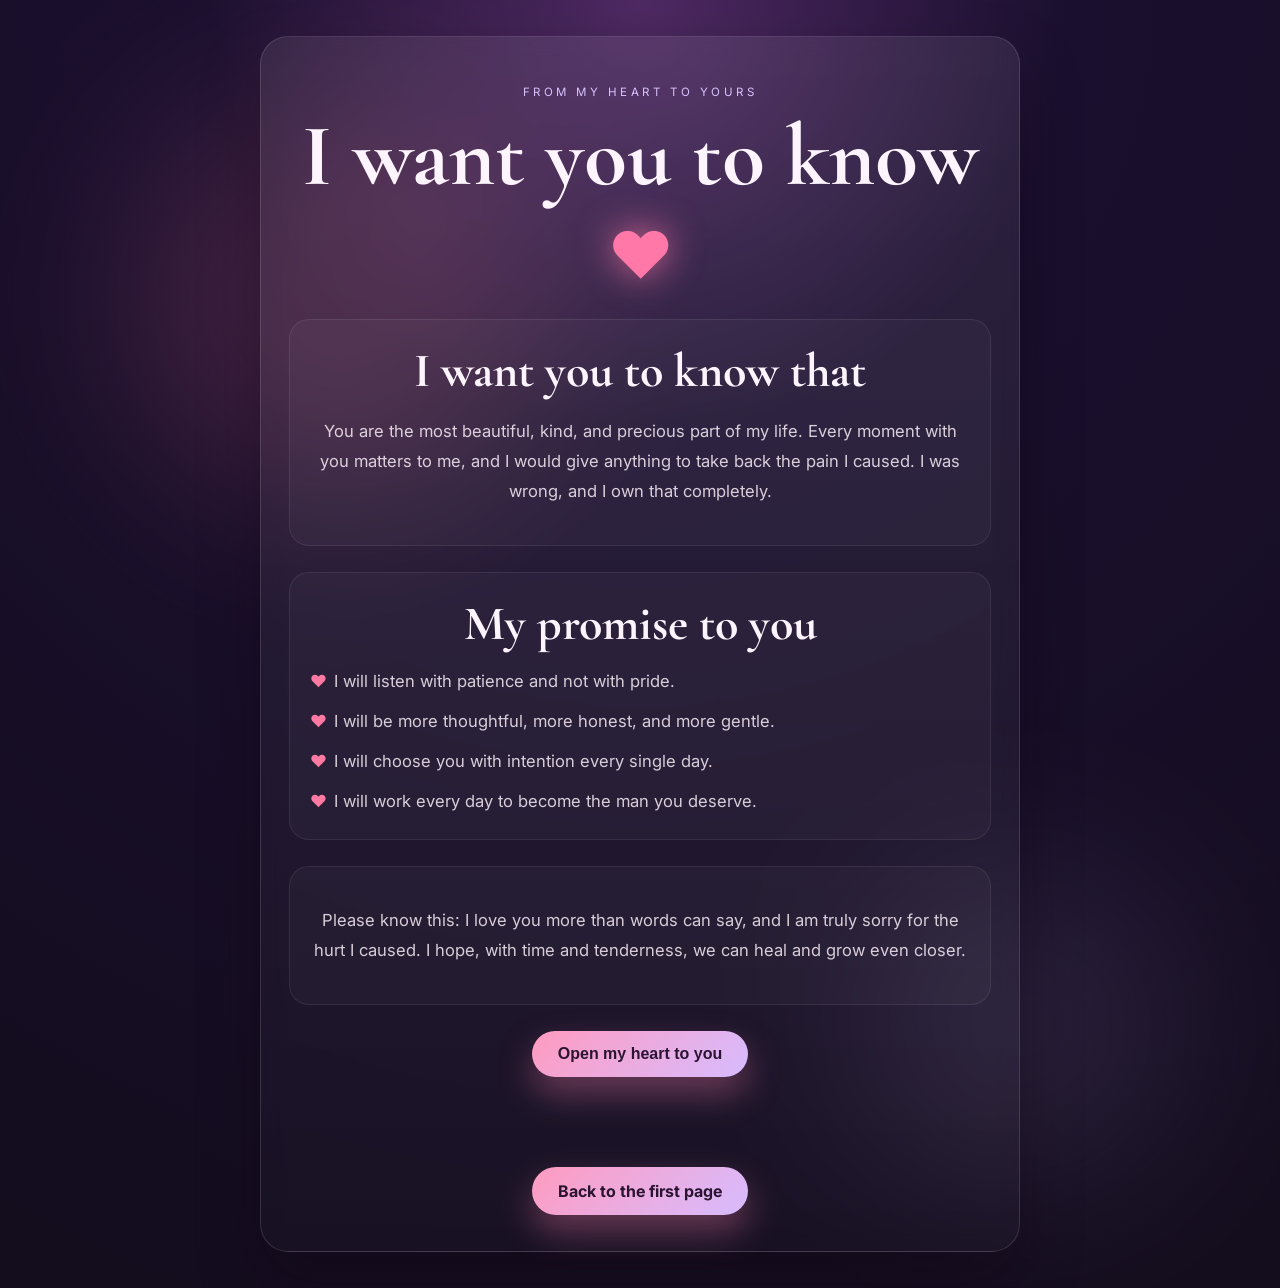
==== apology.html @ 627a7861 "Publish apology website Co-authored-by: Copilot App <223556219+Copilot@users.noreply.github.com>" ====
<!DOCTYPE html>
<html lang="en">
  <head>
    <meta charset="UTF-8" />
    <meta name="viewport" content="width=device-width, initial-scale=1.0" />
    <title>A Message for You</title>
    <link rel="preconnect" href="https://fonts.googleapis.com" />
    <link rel="preconnect" href="https://fonts.gstatic.com" crossorigin />
    <link href="https://fonts.googleapis.com/css2?family=Cormorant+Garamond:wght@400;500;600;700&family=Inter:wght@400;500;600;700&display=swap" rel="stylesheet" />
    <link rel="stylesheet" href="style.css" />
  </head>
  <body class="message-page">
    <div class="background-glow glow-one"></div>
    <div class="background-glow glow-two"></div>
    <div class="floating-hearts" aria-hidden="true"></div>

    <main class="card">
      <div class="eyebrow">From my heart to yours</div>
      <h1>I want you to know</h1>

      <div class="heart-wrap">
        <div class="heart">♥</div>
      </div>

      <section class="message">
        <h2>I want you to know that</h2>
        <p>
          You are the most beautiful, kind, and precious part of my life. Every moment with
          you matters to me, and I would give anything to take back the pain I caused. I was
          wrong, and I own that completely.
        </p>
      </section>

      <section class="promise">
        <h2>My promise to you</h2>
        <ul>
          <li>I will listen with patience and not with pride.</li>
          <li>I will be more thoughtful, more honest, and more gentle.</li>
          <li>I will choose you with intention every single day.</li>
          <li>I will work every day to become the man you deserve.</li>
        </ul>
      </section>

      <section class="final-note">
        <p>
          Please know this: I love you more than words can say, and I am truly sorry for the
          hurt I caused. I hope, with time and tenderness, we can heal and grow even closer.
        </p>
      </section>

      <button id="revealButton" type="button">Open my heart to you</button>
      <div id="secretMessage" class="secret-message" aria-live="polite">
        You are my home, my peace, and my forever. I love you, and I am sorry — always.
      </div>

      <a class="scroll-button" href="index.html">Back to the first page</a>
    </main>

    <script src="script.js"></script>
  </body>
</html>
---- style.css ----
:root {
  --bg1: #1a0f2e;
  --bg2: #3d1c52;
  --rose: #ff7aa2;
  --pink: #f9d5e5;
  --lavender: #d8c3ff;
  --white: #fff7fb;
  --text: #fdf4fd;
  --muted: rgba(255, 244, 253, 0.82);
  --card: rgba(59, 31, 72, 0.72);
  --line: rgba(255, 255, 255, 0.13);
  --shadow: rgba(17, 7, 18, 0.35);
}

* {
  box-sizing: border-box;
}

html, body {
  margin: 0;
  min-height: 100%;
  font-family: "Inter", sans-serif;
  background: radial-gradient(circle at top, #4f2a63 0%, var(--bg1) 30%, #130d1d 100%);
  color: var(--text);
  scroll-behavior: smooth;
}

body {
  position: relative;
  min-height: 100vh;
  display: flex;
  flex-direction: column;
  align-items: center;
  padding: 36px 0;
  overflow-x: hidden;
  overflow-y: auto;
}

.background-glow {
  position: absolute;
  border-radius: 50%;
  filter: blur(90px);
  opacity: 0.55;
  pointer-events: none;
}

.glow-one {
  width: 26rem;
  height: 26rem;
  background: rgba(255, 122, 162, 0.32);
  top: 7%;
  left: 10%;
}

.glow-two {
  width: 20rem;
  height: 20rem;
  background: rgba(216, 195, 255, 0.2);
  bottom: 8%;
  right: 8%;
}

.card {
  position: relative;
  width: min(92vw, 760px);
  border-radius: 28px;
  padding: 48px 28px 36px;
  background: linear-gradient(180deg, rgba(255,255,255,0.08), rgba(255,255,255,0.02));
  border: 1px solid var(--line);
  box-shadow: 0 30px 60px var(--shadow);
  backdrop-filter: blur(10px);
  text-align: center;
  z-index: 1;
}

.message-page .card {
  animation: message-pop-in 3.2s cubic-bezier(0.2, 0.75, 0.3, 1) both;
}

@keyframes message-pop-in {
  from {
    opacity: 0;
    transform: translateY(56px) scale(0.95);
  }
  to {
    opacity: 1;
    transform: translateY(0) scale(1);
  }
}

.eyebrow {
  text-transform: uppercase;
  letter-spacing: 0.22rem;
  font-size: 0.72rem;
  color: var(--lavender);
  margin-bottom: 18px;
}

h1, h2 {
  font-family: "Cormorant Garamond", serif;
  margin: 0;
  font-weight: 700;
}

h1 {
  font-size: clamp(3rem, 7vw, 5.5rem);
  line-height: 0.9;
  margin-bottom: 20px;
}

h2 {
  font-size: clamp(2rem, 4vw, 3rem);
  margin-bottom: 14px;
}

.heart-wrap {
  margin: 10px auto 18px;
  display: grid;
  place-items: center;
}

.heart {
  font-size: clamp(2.4rem, 5vw, 4rem);
  color: #ff78a8;
  animation: pulse 1.8s ease-in-out infinite;
  filter: drop-shadow(0 0 18px rgba(255, 120, 168, 0.8));
}

.lead, .message p, .final-note p, .promise li {
  color: var(--muted);
  line-height: 1.8;
  font-size: 1.04rem;
}

.lead {
  max-width: 620px;
  margin: 0 auto 26px;
  font-size: clamp(1.03rem, 2vw, 1.2rem);
}

.message, .promise, .final-note {
  margin-top: 26px;
  padding: 22px 20px;
  border-radius: 20px;
  background: rgba(255,255,255,0.03);
  border: 1px solid rgba(255,255,255,0.08);
}

.promise ul {
  list-style: none;
  padding: 0;
  margin: 0;
  display: grid;
  gap: 10px;
}

.promise li {
  position: relative;
  padding-left: 24px;
  text-align: left;
}

.promise li::before {
  content: "♥";
  position: absolute;
  left: 0;
  top: 0;
  color: var(--rose);
}

button,
.scroll-button {
  display: inline-block;
  margin-top: 26px;
  border: none;
  border-radius: 999px;
  padding: 14px 26px;
  background: linear-gradient(135deg, #ff9bc0, #d7bcff);
  color: #2b1432;
  font-weight: 700;
  font-size: 1rem;
  cursor: pointer;
  box-shadow: 0 16px 35px rgba(255, 128, 176, 0.35);
  transition: transform 0.2s ease, box-shadow 0.2s ease;
  text-decoration: none;
}

button:hover,
.scroll-button:hover {
  transform: translateY(-2px);
  box-shadow: 0 20px 40px rgba(255, 128, 176, 0.44);
}

.secret-message {
  margin-top: 22px;
  min-height: 42px;
  font-size: 1.08rem;
  font-weight: 600;
  color: #ffe5f1;
  opacity: 0;
  transform: translateY(8px);
  transition: opacity 0.45s ease, transform 0.45s ease;
}

.secret-message.visible {
  opacity: 1;
  transform: translateY(0);
}

.floating-hearts {
  position: absolute;
  inset: 0;
  overflow: hidden;
  pointer-events: none;
}

.floating-hearts span {
  position: absolute;
  bottom: -60px;
  font-size: 1.5rem;
  color: rgba(255, 158, 194, 0.8);
  animation: drift 12s linear infinite;
}

@keyframes drift {
  0% {
    transform: translate3d(0, 0, 0) scale(0.8) rotate(0deg);
    opacity: 0;
  }
  10% {
    opacity: 1;
  }
  100% {
    transform: translate3d(var(--x), -118vh, 0) scale(1.3) rotate(20deg);
    opacity: 0;
  }
}

@keyframes pulse {
  0%, 100% { transform: scale(1); }
  50% { transform: scale(1.18); }
}

@media (max-width: 620px) {
  .card {
    padding: 36px 18px 26px;
  }

  .message, .promise, .final-note {
    padding: 18px 14px;
  }
}

@media (prefers-reduced-motion: reduce) {
  .message-page .card {
    animation: message-fade-in 2s ease-out both;
  }
}

@keyframes message-fade-in {
  from {
    opacity: 0;
  }
  to {
    opacity: 1;
  }
}
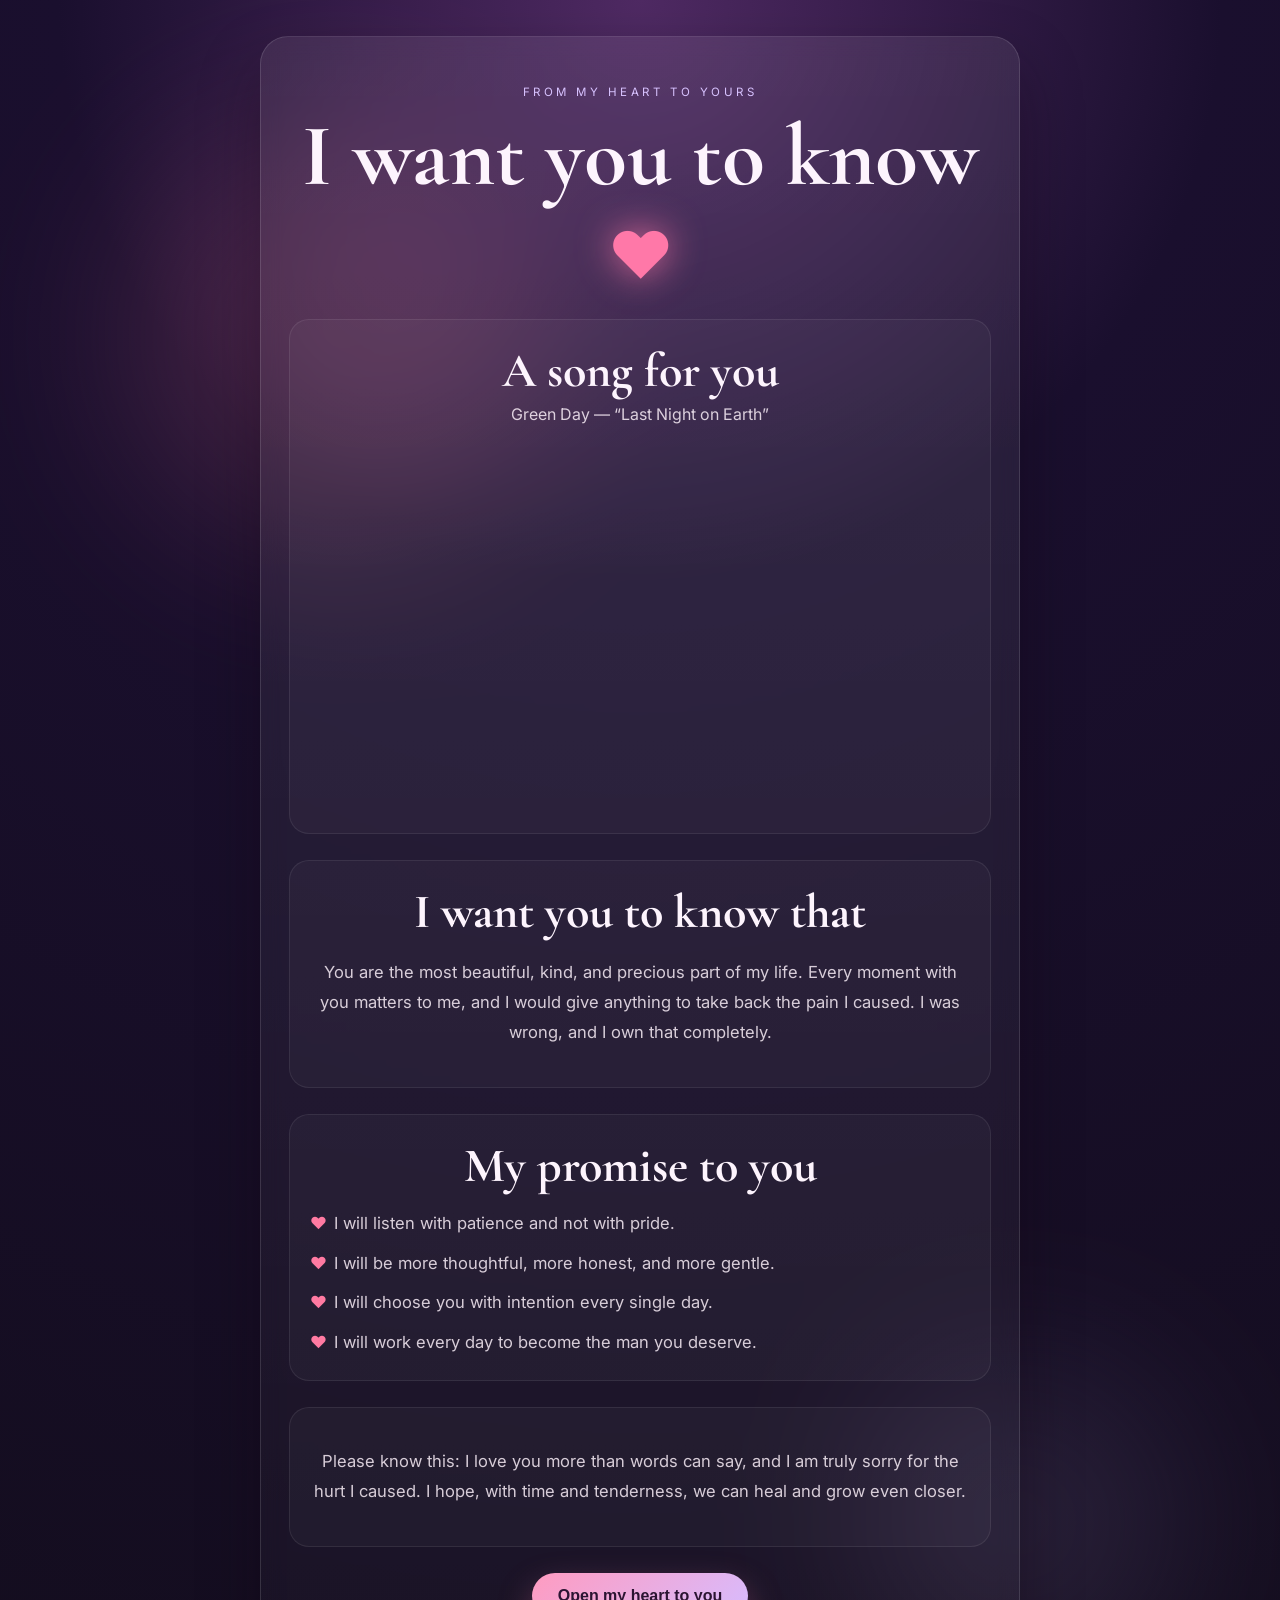
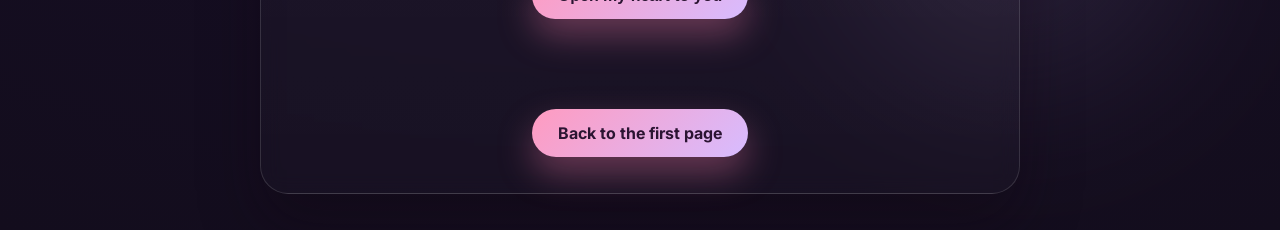
==== commit 690f20d7: "Add Green Day song player Co-authored-by: Copilot App <223556219+Copilot@users.noreply.github.com>" ====
--- a/apology.html
+++ b/apology.html
@@ -21,6 +21,20 @@
       <div class="heart-wrap">
         <div class="heart">♥</div>
       </div>
+
+      <section class="music-card" aria-label="Song for you">
+        <h2>A song for you</h2>
+        <p>Green Day — “Last Night on Earth”</p>
+        <div class="music-video">
+          <iframe
+            src="https://www.youtube-nocookie.com/embed/7_vDnvX49IU"
+            title="Green Day - Last Night On Earth (Official Visualizer)"
+            allow="encrypted-media; picture-in-picture; web-share"
+            referrerpolicy="strict-origin-when-cross-origin"
+            allowfullscreen
+          ></iframe>
+        </div>
+      </section>
 
       <section class="message">
         <h2>I want you to know that</h2>
--- a/style.css
+++ b/style.css
@@ -144,6 +144,39 @@
   border-radius: 20px;
   background: rgba(255,255,255,0.03);
   border: 1px solid rgba(255,255,255,0.08);
+}
+
+.music-card {
+  margin-top: 26px;
+  padding: 22px 20px;
+  border-radius: 20px;
+  background: rgba(255,255,255,0.03);
+  border: 1px solid rgba(255,255,255,0.08);
+}
+
+.music-card h2 {
+  margin-bottom: 4px;
+}
+
+.music-card p {
+  margin: 0 0 16px;
+  color: var(--muted);
+}
+
+.music-video {
+  position: relative;
+  width: 100%;
+  aspect-ratio: 16 / 9;
+  overflow: hidden;
+  border-radius: 14px;
+}
+
+.music-video iframe {
+  position: absolute;
+  inset: 0;
+  width: 100%;
+  height: 100%;
+  border: 0;
 }
 
 .promise ul {
@@ -246,7 +279,7 @@
     padding: 36px 18px 26px;
   }
 
-  .message, .promise, .final-note {
+  .message, .promise, .final-note, .music-card {
     padding: 18px 14px;
   }
 }
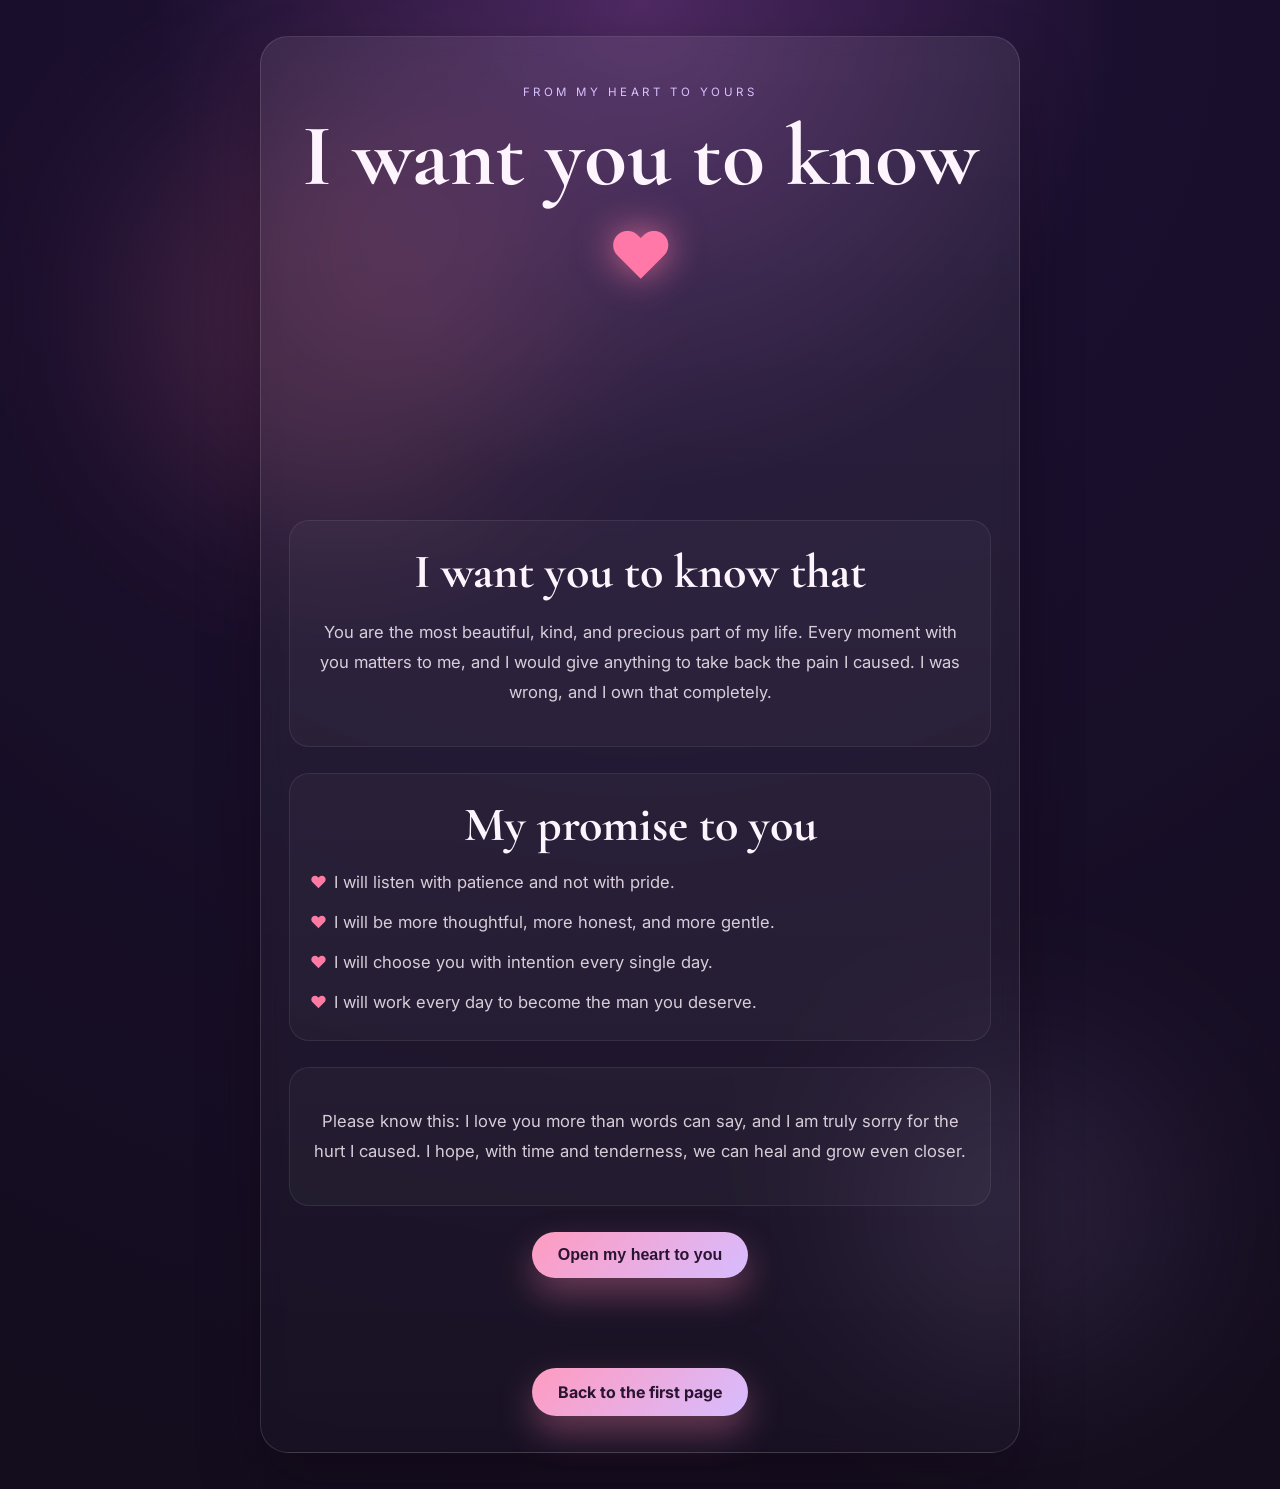
==== commit 09b84679: "Use audio-only music player Co-authored-by: Copilot App <223556219+Copilot@users.noreply.github.com>" ====
--- a/apology.html
+++ b/apology.html
@@ -22,18 +22,14 @@
         <div class="heart">♥</div>
       </div>
 
-      <section class="music-card" aria-label="Song for you">
-        <h2>A song for you</h2>
-        <p>Green Day — “Last Night on Earth”</p>
-        <div class="music-video">
-          <iframe
-            src="https://www.youtube-nocookie.com/embed/7_vDnvX49IU"
-            title="Green Day - Last Night On Earth (Official Visualizer)"
-            allow="encrypted-media; picture-in-picture; web-share"
-            referrerpolicy="strict-origin-when-cross-origin"
-            allowfullscreen
-          ></iframe>
-        </div>
+      <section class="music-card" aria-label="Background music player">
+        <iframe
+          class="music-player"
+          src="https://embed.music.apple.com/us/album/last-night-on-earth/315611219?i=315611375"
+          title="Play Last Night on Earth by Green Day"
+          allow="autoplay *; encrypted-media *; fullscreen *; clipboard-write"
+          loading="lazy"
+        ></iframe>
       </section>
 
       <section class="message">
--- a/style.css
+++ b/style.css
@@ -147,36 +147,16 @@
 }
 
 .music-card {
-  margin-top: 26px;
-  padding: 22px 20px;
-  border-radius: 20px;
-  background: rgba(255,255,255,0.03);
-  border: 1px solid rgba(255,255,255,0.08);
-}
-
-.music-card h2 {
-  margin-bottom: 4px;
-}
-
-.music-card p {
-  margin: 0 0 16px;
-  color: var(--muted);
-}
-
-.music-video {
-  position: relative;
+  width: min(100%, 400px);
+  margin: 26px auto 0;
+}
+
+.music-player {
+  display: block;
   width: 100%;
-  aspect-ratio: 16 / 9;
-  overflow: hidden;
+  height: 175px;
+  border: 0;
   border-radius: 14px;
-}
-
-.music-video iframe {
-  position: absolute;
-  inset: 0;
-  width: 100%;
-  height: 100%;
-  border: 0;
 }
 
 .promise ul {
@@ -279,7 +259,7 @@
     padding: 36px 18px 26px;
   }
 
-  .message, .promise, .final-note, .music-card {
+  .message, .promise, .final-note {
     padding: 18px 14px;
   }
 }
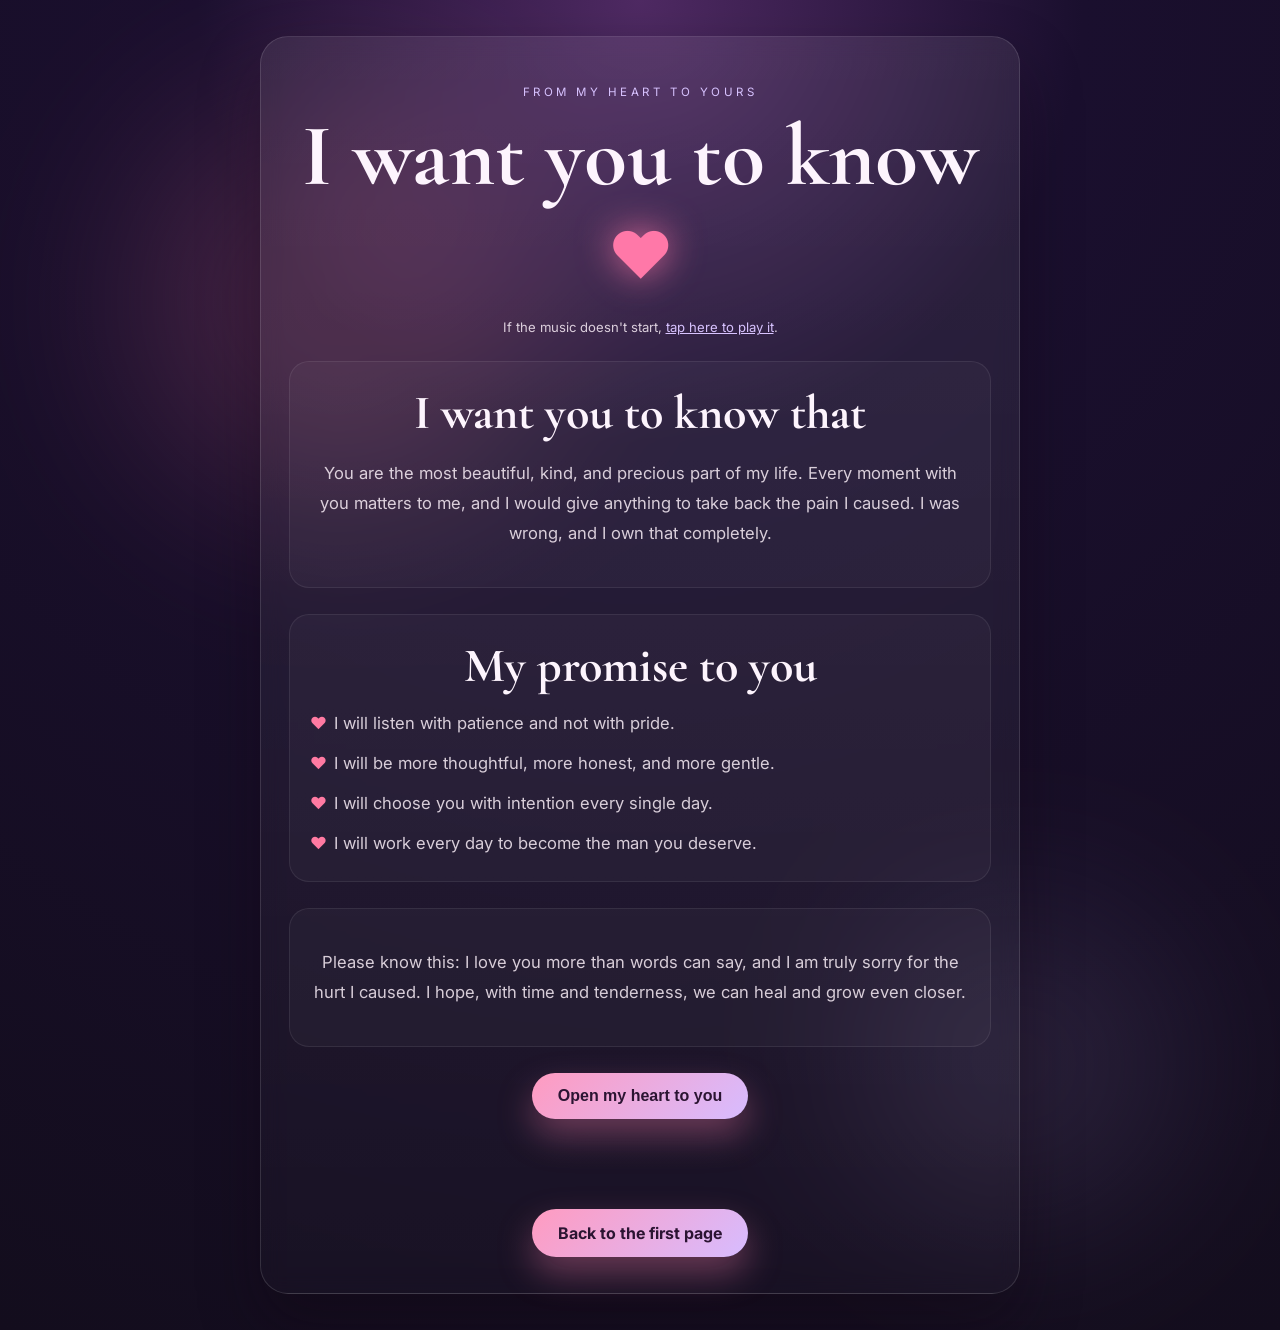
==== commit 3b8be413: "Hide music player and request autoplay Co-authored-by: Copilot App <223556219+Copilot@users.noreply." ====
--- a/apology.html
+++ b/apology.html
@@ -25,12 +25,16 @@
       <section class="music-card" aria-label="Background music player">
         <iframe
           class="music-player"
-          src="https://embed.music.apple.com/us/album/last-night-on-earth/315611219?i=315611375"
+          src="https://embed.music.apple.com/us/album/last-night-on-earth/315611219?i=315611375&autoplay=1"
           title="Play Last Night on Earth by Green Day"
           allow="autoplay *; encrypted-media *; fullscreen *; clipboard-write"
-          loading="lazy"
+          aria-hidden="true"
+          tabindex="-1"
         ></iframe>
       </section>
+      <p class="music-fallback">
+        If the music doesn't start, <a href="https://music.apple.com/us/album/last-night-on-earth/315611219?i=315611375" target="_blank" rel="noopener noreferrer">tap here to play it</a>.
+      </p>
 
       <section class="message">
         <h2>I want you to know that</h2>
--- a/style.css
+++ b/style.css
@@ -153,10 +153,22 @@
 
 .music-player {
   display: block;
-  width: 100%;
-  height: 175px;
+  position: absolute;
+  width: 1px;
+  height: 1px;
+  opacity: 0;
+  pointer-events: none;
   border: 0;
-  border-radius: 14px;
+}
+
+.music-fallback {
+  margin: 8px auto 0;
+  color: var(--muted);
+  font-size: 0.82rem;
+}
+
+.music-fallback a {
+  color: var(--lavender);
 }
 
 .promise ul {
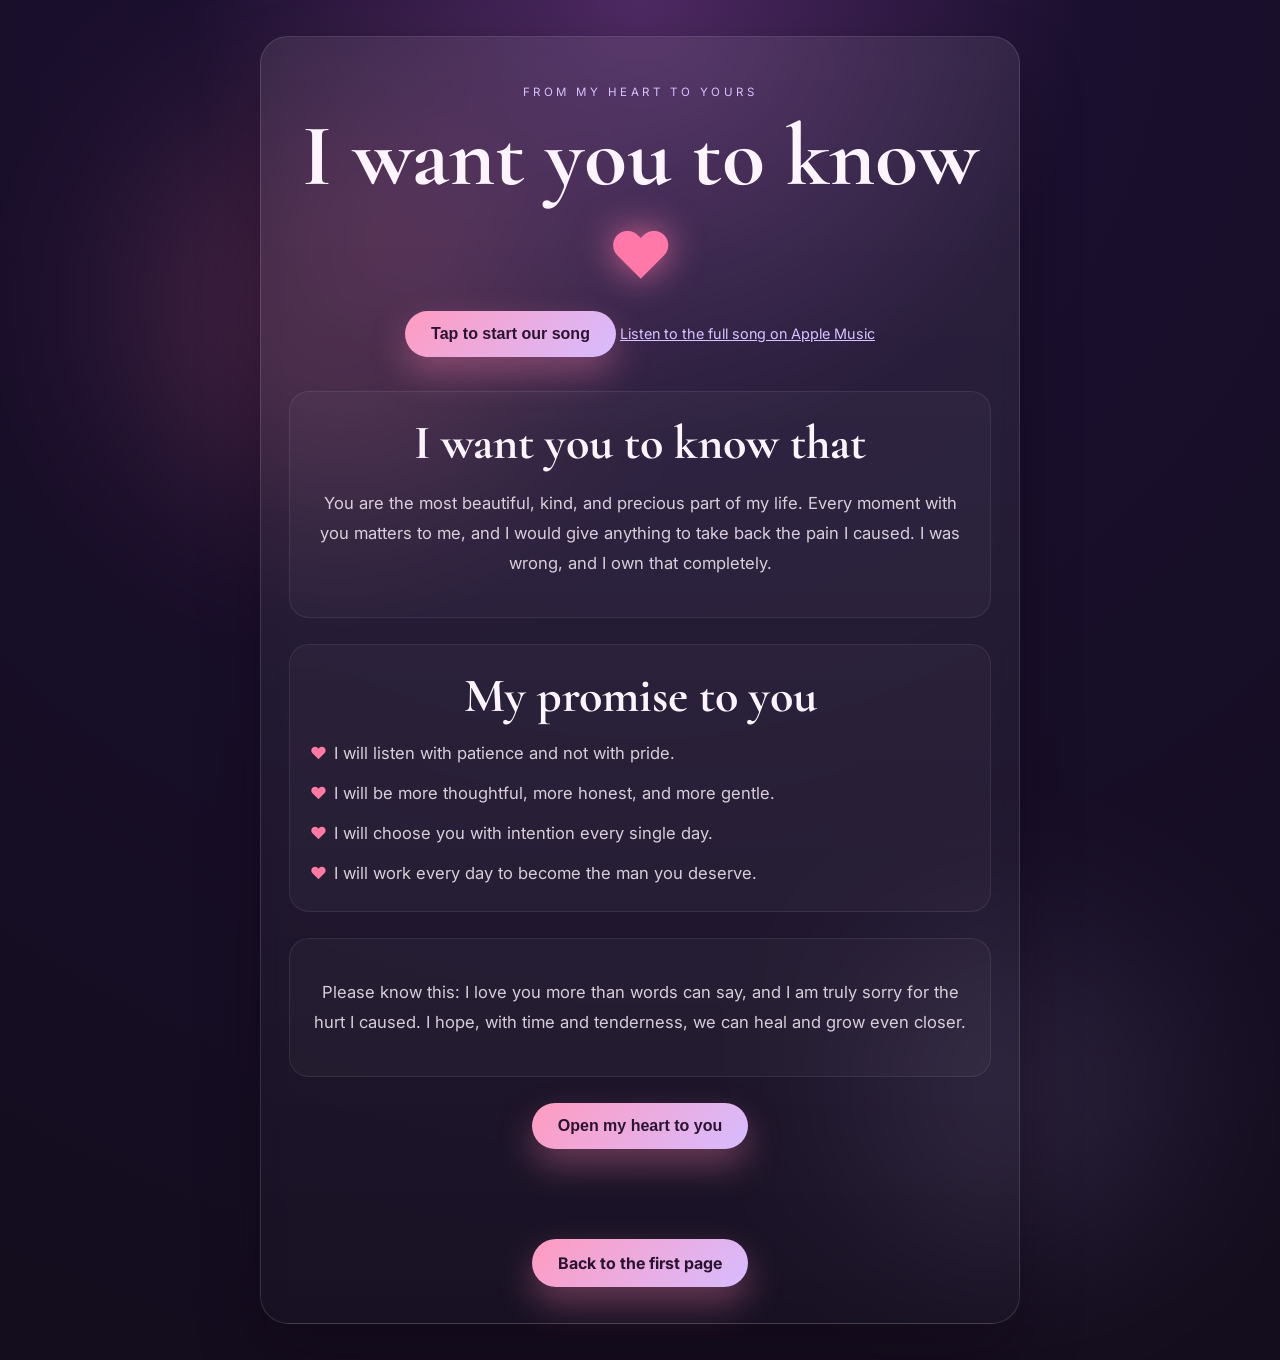
==== commit 6af5e33b: "Attempt background music autoplay Co-authored-by: Copilot App <223556219+Copilot@users.noreply.githu" ====
--- a/apology.html
+++ b/apology.html
@@ -7,7 +7,7 @@
     <link rel="preconnect" href="https://fonts.googleapis.com" />
     <link rel="preconnect" href="https://fonts.gstatic.com" crossorigin />
     <link href="https://fonts.googleapis.com/css2?family=Cormorant+Garamond:wght@400;500;600;700&family=Inter:wght@400;500;600;700&display=swap" rel="stylesheet" />
-    <link rel="stylesheet" href="style.css" />
+    <link rel="stylesheet" href="style.css?v=4" />
   </head>
   <body class="message-page">
     <div class="background-glow glow-one"></div>
@@ -22,18 +22,12 @@
         <div class="heart">♥</div>
       </div>
 
-      <section class="music-card" aria-label="Background music player">
-        <iframe
-          class="music-player"
-          src="https://embed.music.apple.com/us/album/last-night-on-earth/315611219?i=315611375&autoplay=1"
-          title="Play Last Night on Earth by Green Day"
-          allow="autoplay *; encrypted-media *; fullscreen *; clipboard-write"
-          aria-hidden="true"
-          tabindex="-1"
-        ></iframe>
-      </section>
-      <p class="music-fallback">
-        If the music doesn't start, <a href="https://music.apple.com/us/album/last-night-on-earth/315611219?i=315611375" target="_blank" rel="noopener noreferrer">tap here to play it</a>.
+      <audio id="backgroundMusic" autoplay preload="auto" hidden>
+        <source src="https://audio-ssl.itunes.apple.com/itunes-assets/AudioPreview211/v4/2f/ed/10/2fed102e-9258-299f-083b-c2484504ee30/mzaf_14450259569239720830.plus.aac.p.m4a" type="audio/mp4" />
+      </audio>
+      <p id="musicFallback" class="music-fallback" hidden>
+        <button id="musicStart" class="music-start" type="button">Tap to start our song</button>
+        <a href="https://music.apple.com/us/album/last-night-on-earth/315611219?i=315611375" target="_blank" rel="noopener noreferrer">Listen to the full song on Apple Music</a>
       </p>
 
       <section class="message">
@@ -70,6 +64,6 @@
       <a class="scroll-button" href="index.html">Back to the first page</a>
     </main>
 
-    <script src="script.js"></script>
+    <script src="script.js?v=4"></script>
   </body>
 </html>
--- a/style.css
+++ b/style.css
@@ -146,29 +146,22 @@
   border: 1px solid rgba(255,255,255,0.08);
 }
 
-.music-card {
-  width: min(100%, 400px);
-  margin: 26px auto 0;
-}
-
-.music-player {
-  display: block;
-  position: absolute;
-  width: 1px;
-  height: 1px;
-  opacity: 0;
-  pointer-events: none;
-  border: 0;
-}
-
 .music-fallback {
-  margin: 8px auto 0;
+  margin: 14px auto 0;
   color: var(--muted);
-  font-size: 0.82rem;
+  font-size: 0.9rem;
 }
 
 .music-fallback a {
   color: var(--lavender);
+}
+
+.music-fallback[hidden] {
+  display: none;
+}
+
+.music-start {
+  margin: 0 0 8px;
 }
 
 .promise ul {
